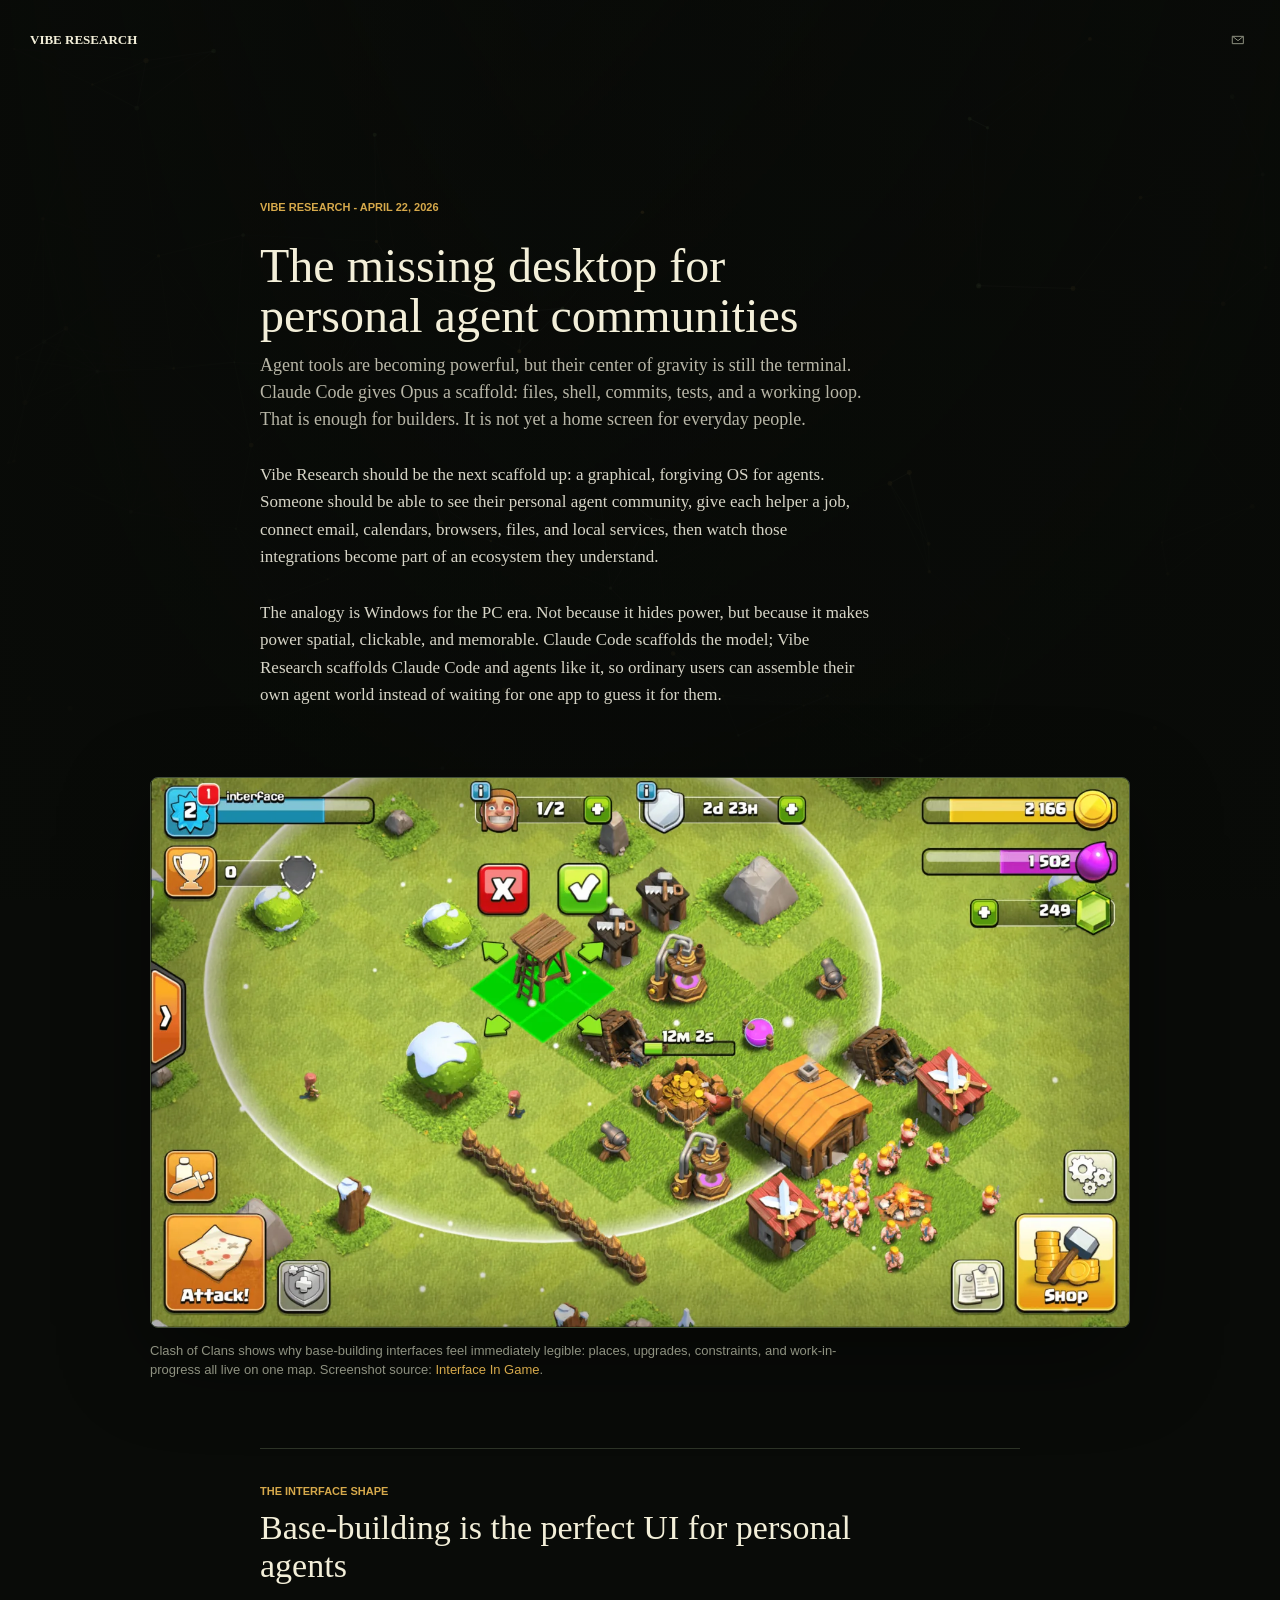
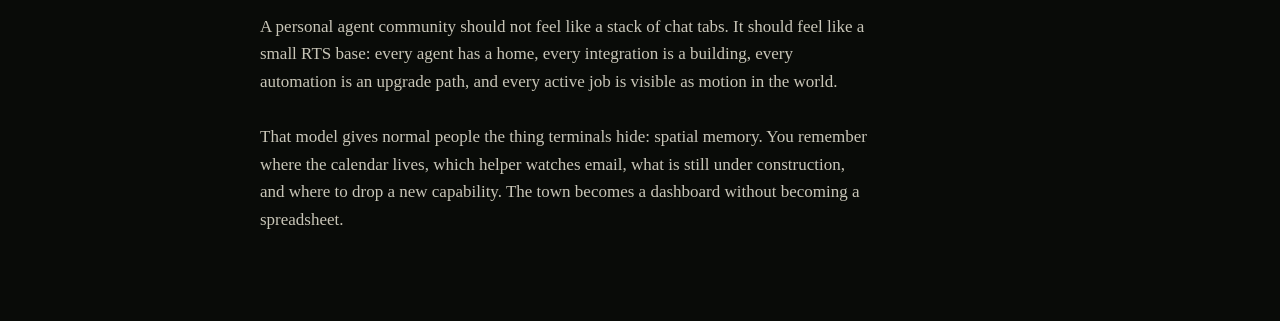
==== masterplan/index.html @ 565919d3 "Add masterplan page" ====
<!doctype html>
<html lang="en">
  <head>
    <meta charset="UTF-8" />
    <meta name="viewport" content="width=device-width, initial-scale=1.0" />
    <meta
      name="description"
      content="A short Vibe Research masterplan note on graphical, game-like interfaces for personal agent communities."
    />
    <title>Vibe Research Masterplan</title>
    <link rel="icon" href="data:," />
    <link rel="stylesheet" href="/masterplan/masterplan.css" />
  </head>
  <body>
    <canvas class="graph-bg" aria-hidden="true"></canvas>

    <header class="site-header" aria-label="Vibe Research">
      <a class="wordmark" href="https://vibe-research.net">Vibe Research</a>
      <a class="mail-link" href="mailto:hello@vibe-research.net" aria-label="Email Vibe Research">
        <svg viewBox="0 0 24 24" aria-hidden="true">
          <path d="M4 6.5h16v11H4z" />
          <path d="m4.5 7 7.5 6 7.5-6" />
        </svg>
      </a>
    </header>

    <main>
      <article class="post">
        <p class="meta">Vibe Research - April 22, 2026</p>
        <h1>The missing desktop for personal agent communities</h1>
        <p class="dek">
          Agent tools are becoming powerful, but their center of gravity is still the terminal.
          Claude Code gives Opus a scaffold: files, shell, commits, tests, and a working loop.
          That is enough for builders. It is not yet a home screen for everyday people.
        </p>
        <p>
          Vibe Research should be the next scaffold up: a graphical, forgiving OS for agents.
          Someone should be able to see their personal agent community, give each helper a job,
          connect email, calendars, browsers, files, and local services, then watch those
          integrations become part of an ecosystem they understand.
        </p>
        <p>
          The analogy is Windows for the PC era. Not because it hides power, but because it makes
          power spatial, clickable, and memorable. Claude Code scaffolds the model; Vibe Research
          scaffolds Claude Code and agents like it, so ordinary users can assemble their own agent
          world instead of waiting for one app to guess it for them.
        </p>

        <figure class="clash-figure">
          <img
            src="/masterplan/clash-of-clans-base-builder.webp"
            width="1600"
            height="900"
            alt="A Clash of Clans village in build mode, with structures arranged on a green base."
          />
          <figcaption>
            Clash of Clans shows why base-building interfaces feel immediately legible:
            places, upgrades, constraints, and work-in-progress all live on one map.
            Screenshot source:
            <a href="https://interfaceingame.com/games/clash-of-clans/">Interface In Game</a>.
          </figcaption>
        </figure>

        <section class="idea-section" aria-labelledby="rts-heading">
          <p class="section-kicker">The interface shape</p>
          <h2 id="rts-heading">Base-building is the perfect UI for personal agents</h2>
          <p>
            A personal agent community should not feel like a stack of chat tabs. It should feel
            like a small RTS base: every agent has a home, every integration is a building, every
            automation is an upgrade path, and every active job is visible as motion in the world.
          </p>
          <p>
            That model gives normal people the thing terminals hide: spatial memory. You remember
            where the calendar lives, which helper watches email, what is still under construction,
            and where to drop a new capability. The town becomes a dashboard without becoming a
            spreadsheet.
          </p>
        </section>
      </article>
    </main>
    <script src="/masterplan/masterplan.js" defer></script>
  </body>
</html>
---- masterplan/masterplan.css ----
:root {
  color-scheme: dark;
  --paper: #090b08;
  --paper-soft: #10150f;
  --ink: #d7d5c7;
  --ink-strong: #f3efd9;
  --muted: #8e9180;
  --line: #2d3427;
  --line-strong: #44503a;
  --gold: #d6a94b;
  --green: #82a868;
  --moss: #202d1d;
  --ember: #bb6947;
}

* {
  box-sizing: border-box;
}

::selection {
  background: rgba(214, 169, 75, 0.32);
  color: var(--ink-strong);
}

html,
body {
  margin: 0;
  min-height: 100%;
  background: var(--paper);
  color: var(--ink);
}

body {
  min-height: 100vh;
  background:
    linear-gradient(180deg, rgba(19, 31, 17, 0.72) 0%, rgba(9, 11, 8, 0) 360px),
    var(--paper);
  font-family: Georgia, "Times New Roman", serif;
  font-size: 17px;
  line-height: 1.62;
  -webkit-font-smoothing: antialiased;
}

.graph-bg {
  position: fixed;
  inset: 0;
  z-index: 0;
  width: 100vw;
  height: 100vh;
  pointer-events: none;
}

body::after {
  position: fixed;
  inset: 0;
  z-index: 0;
  content: "";
  pointer-events: none;
  background:
    linear-gradient(90deg, rgba(9, 11, 8, 0.9) 0%, rgba(9, 11, 8, 0.36) 42%, rgba(9, 11, 8, 0.86) 100%),
    linear-gradient(180deg, rgba(9, 11, 8, 0.18) 0%, rgba(9, 11, 8, 0.8) 86%);
}

a {
  color: inherit;
  text-decoration: none;
}

.site-header {
  position: fixed;
  top: 0;
  left: 0;
  right: 0;
  z-index: 2;
  display: flex;
  align-items: center;
  justify-content: space-between;
  padding: 28px 30px;
  font-family: "Times New Roman", Georgia, serif;
}

.wordmark {
  color: var(--ink-strong);
  font-size: 13px;
  font-weight: 700;
  text-transform: uppercase;
}

.mail-link {
  display: inline-grid;
  width: 24px;
  height: 24px;
  place-items: center;
  color: var(--muted);
}

.mail-link:hover {
  color: var(--gold);
}

.mail-link svg {
  width: 16px;
  height: 16px;
  fill: none;
  stroke: currentColor;
  stroke-linecap: round;
  stroke-linejoin: round;
  stroke-width: 1.5;
}

main {
  position: relative;
  z-index: 1;
  min-height: 100vh;
  padding: 1px 24px 88px;
}

.post {
  width: min(100%, 760px);
  margin: 22vh auto 0;
}

.meta,
.section-kicker {
  color: var(--gold);
  font-family: ui-sans-serif, -apple-system, BlinkMacSystemFont, "Segoe UI", sans-serif;
  font-size: 11px;
  font-weight: 800;
  text-transform: uppercase;
}

.meta {
  margin: 0 0 24px;
}

h1,
h2 {
  color: var(--ink-strong);
  font-weight: 500;
  letter-spacing: 0;
}

h1 {
  max-width: 620px;
  margin: 0 0 10px;
  font-size: 48px;
  line-height: 1.05;
}

h2 {
  max-width: 620px;
  margin: 8px 0 0;
  font-size: 34px;
  line-height: 1.12;
}

p {
  max-width: 610px;
  margin: 28px 0 0;
}

.dek {
  margin-top: 0;
  color: #b8b6a7;
  font-size: 18px;
  line-height: 1.5;
}

.clash-figure {
  width: min(980px, calc(100vw - 48px));
  margin: 68px 0 0 50%;
  transform: translateX(-50%);
}

.clash-figure img {
  display: block;
  width: 100%;
  height: auto;
  aspect-ratio: 16 / 9;
  border: 1px solid var(--line-strong);
  border-radius: 8px;
  background: var(--moss);
  box-shadow: 0 28px 90px rgba(0, 0, 0, 0.44);
}

.clash-figure figcaption {
  max-width: 720px;
  margin: 14px 0 0;
  color: var(--muted);
  font-family: ui-sans-serif, -apple-system, BlinkMacSystemFont, "Segoe UI", sans-serif;
  font-size: 13px;
  line-height: 1.45;
}

.clash-figure figcaption a {
  color: var(--gold);
}

.idea-section {
  margin-top: 68px;
  padding-top: 34px;
  border-top: 1px solid var(--line);
}

.section-kicker {
  margin: 0;
}

.idea-section p:not(.section-kicker) {
  color: #c8c5b7;
}

@media (max-width: 720px) {
  .site-header {
    padding: 22px 20px;
  }

  main {
    padding: 1px 20px 64px;
  }

  .post {
    margin-top: 18vh;
  }

  h1 {
    font-size: 36px;
    line-height: 1.08;
  }

  h2 {
    font-size: 28px;
  }

  .dek {
    font-size: 17px;
  }

  .clash-figure {
    width: calc(100vw - 28px);
    margin-top: 52px;
  }

  .idea-section {
    margin-top: 54px;
  }
}

@media (max-width: 390px) {
  .wordmark {
    font-size: 12px;
  }

  h1 {
    font-size: 32px;
  }
}
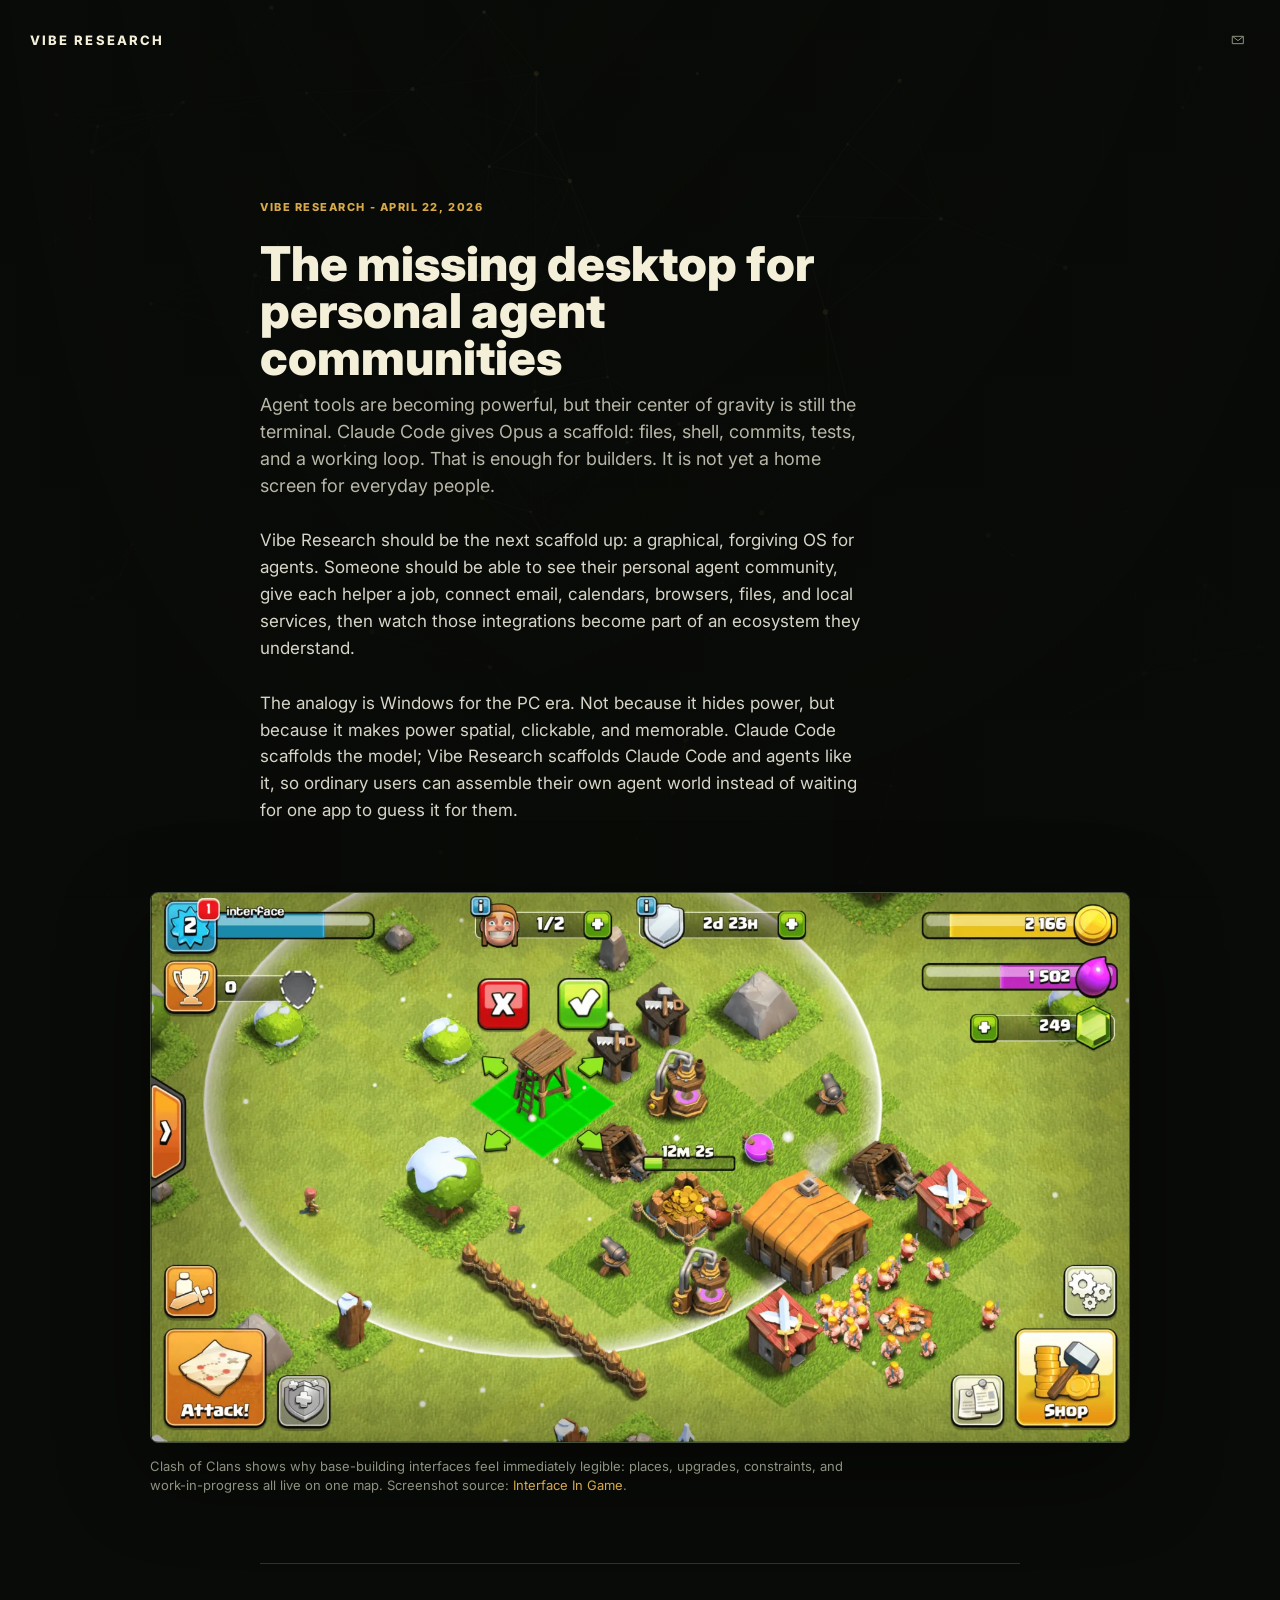
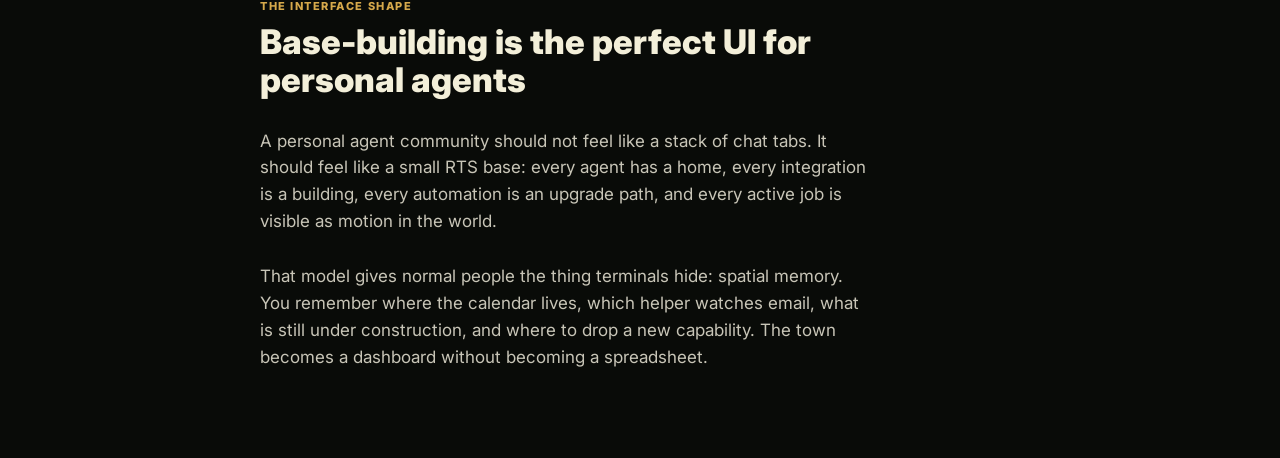
==== commit 4f363ace: "Load Inter font on site pages" ====
--- a/masterplan/index.html
+++ b/masterplan/index.html
@@ -9,7 +9,10 @@
     />
     <title>Vibe Research Masterplan</title>
     <link rel="icon" href="data:," />
-    <link rel="stylesheet" href="/masterplan/masterplan.css" />
+    <link rel="preconnect" href="https://fonts.googleapis.com" />
+    <link rel="preconnect" href="https://fonts.gstatic.com" crossorigin />
+    <link href="https://fonts.googleapis.com/css2?family=Inter:wght@400..900&display=swap" rel="stylesheet" />
+    <link rel="stylesheet" href="/masterplan/masterplan.css?v=20260422-font" />
   </head>
   <body>
     <canvas class="graph-bg" aria-hidden="true"></canvas>
--- a/masterplan/masterplan.css
+++ b/masterplan/masterplan.css
@@ -1,5 +1,8 @@
 :root {
   color-scheme: dark;
+  font-family:
+    Inter, ui-sans-serif, system-ui, -apple-system, BlinkMacSystemFont,
+    "Segoe UI", sans-serif;
   --paper: #090b08;
   --paper-soft: #10150f;
   --ink: #d7d5c7;
@@ -35,9 +38,10 @@
   background:
     linear-gradient(180deg, rgba(19, 31, 17, 0.72) 0%, rgba(9, 11, 8, 0) 360px),
     var(--paper);
-  font-family: Georgia, "Times New Roman", serif;
   font-size: 17px;
-  line-height: 1.62;
+  line-height: 1.58;
+  font-synthesis: none;
+  text-rendering: optimizeLegibility;
   -webkit-font-smoothing: antialiased;
 }
 
@@ -76,13 +80,13 @@
   align-items: center;
   justify-content: space-between;
   padding: 28px 30px;
-  font-family: "Times New Roman", Georgia, serif;
 }
 
 .wordmark {
   color: var(--ink-strong);
   font-size: 13px;
-  font-weight: 700;
+  font-weight: 780;
+  letter-spacing: 0.16em;
   text-transform: uppercase;
 }
 
@@ -123,9 +127,9 @@
 .meta,
 .section-kicker {
   color: var(--gold);
-  font-family: ui-sans-serif, -apple-system, BlinkMacSystemFont, "Segoe UI", sans-serif;
   font-size: 11px;
   font-weight: 800;
+  letter-spacing: 0.14em;
   text-transform: uppercase;
 }
 
@@ -136,7 +140,7 @@
 h1,
 h2 {
   color: var(--ink-strong);
-  font-weight: 500;
+  font-weight: 850;
   letter-spacing: 0;
 }
 
@@ -144,7 +148,7 @@
   max-width: 620px;
   margin: 0 0 10px;
   font-size: 48px;
-  line-height: 1.05;
+  line-height: 0.98;
 }
 
 h2 {
@@ -187,7 +191,6 @@
   max-width: 720px;
   margin: 14px 0 0;
   color: var(--muted);
-  font-family: ui-sans-serif, -apple-system, BlinkMacSystemFont, "Segoe UI", sans-serif;
   font-size: 13px;
   line-height: 1.45;
 }
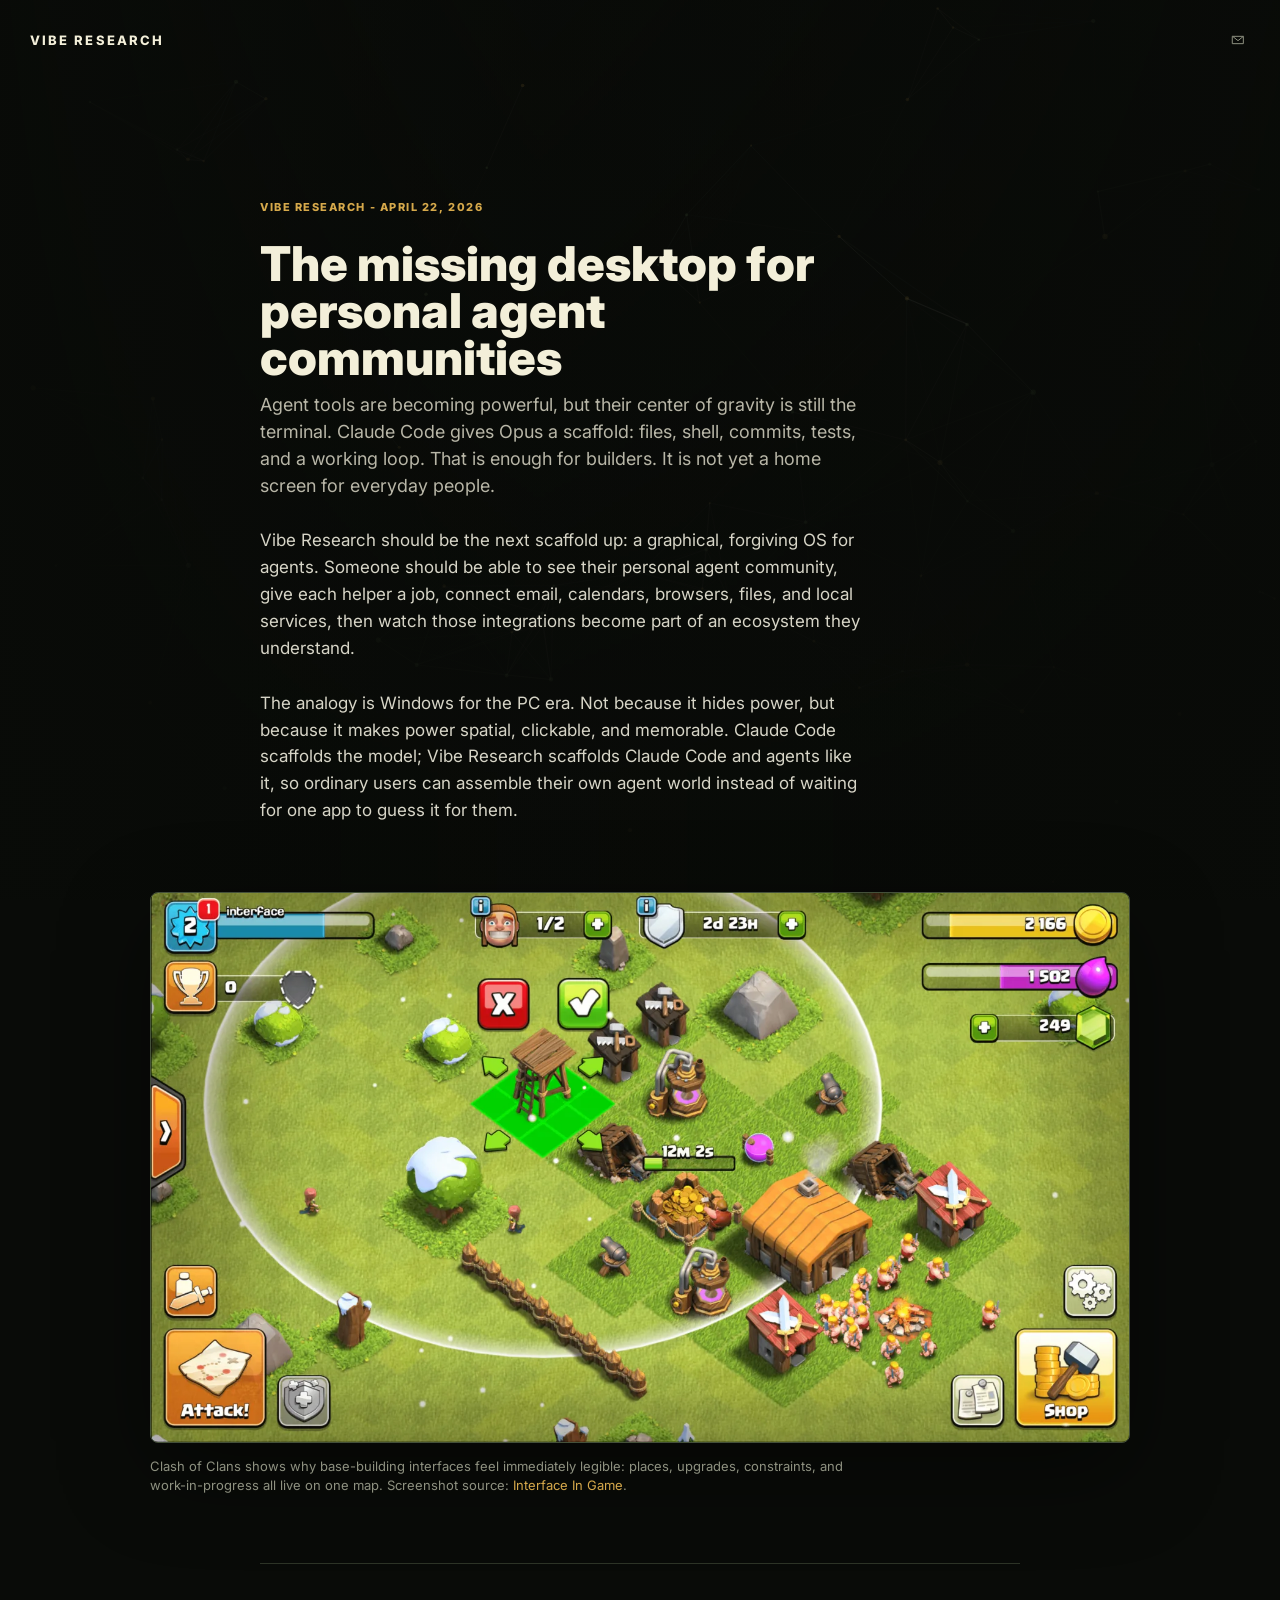
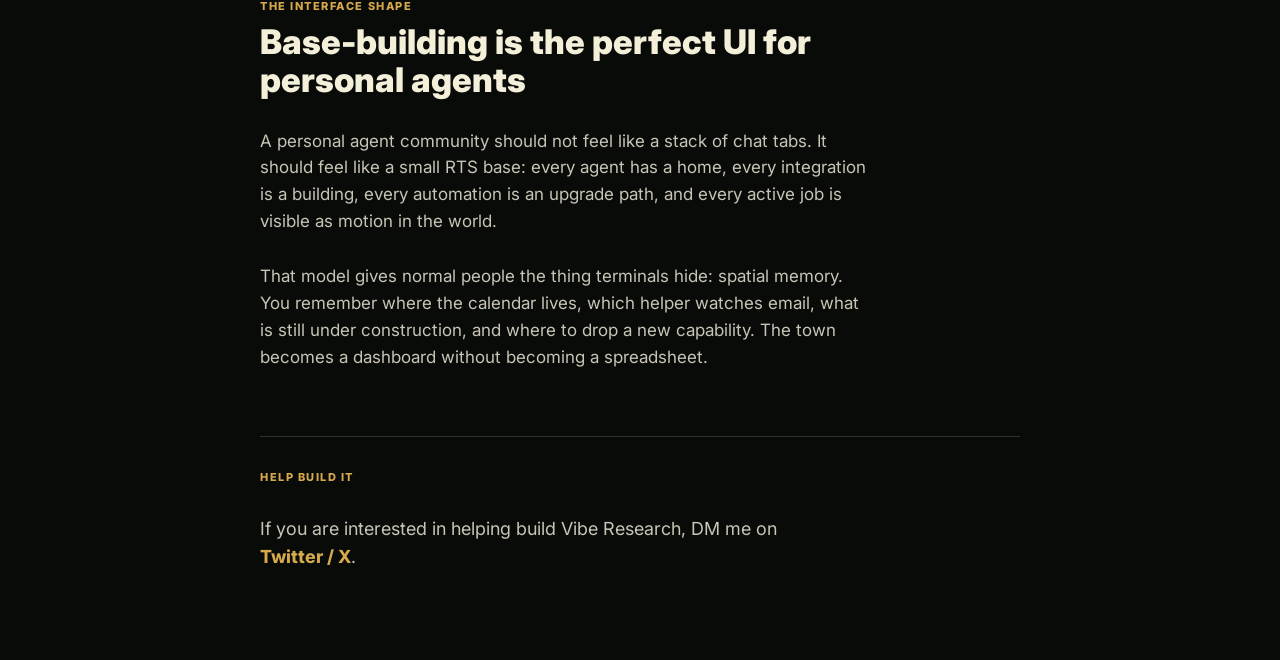
==== commit 2f9f88e0: "Add masterplan builder contact" ====
--- a/masterplan/index.html
+++ b/masterplan/index.html
@@ -79,6 +79,14 @@
             spreadsheet.
           </p>
         </section>
+
+        <footer class="build-footer" aria-label="Help build Vibe Research">
+          <p class="section-kicker">Help build it</p>
+          <p>
+            If you are interested in helping build Vibe Research, DM me on
+            <a href="https://x.com/clamepending" target="_blank" rel="noopener noreferrer">Twitter / X</a>.
+          </p>
+        </footer>
       </article>
     </main>
     <script src="/masterplan/masterplan.js" defer></script>
--- a/masterplan/masterplan.css
+++ b/masterplan/masterplan.css
@@ -213,6 +213,28 @@
   color: #c8c5b7;
 }
 
+.build-footer {
+  margin-top: 66px;
+  padding-top: 32px;
+  border-top: 1px solid var(--line);
+}
+
+.build-footer p:not(.section-kicker) {
+  max-width: 560px;
+  color: #c8c5b7;
+  font-size: 18px;
+}
+
+.build-footer a {
+  color: var(--gold);
+  font-weight: 760;
+}
+
+.build-footer a:hover,
+.build-footer a:focus-visible {
+  color: var(--ink-strong);
+}
+
 @media (max-width: 720px) {
   .site-header {
     padding: 22px 20px;
@@ -247,6 +269,10 @@
   .idea-section {
     margin-top: 54px;
   }
+
+  .build-footer {
+    margin-top: 54px;
+  }
 }
 
 @media (max-width: 390px) {
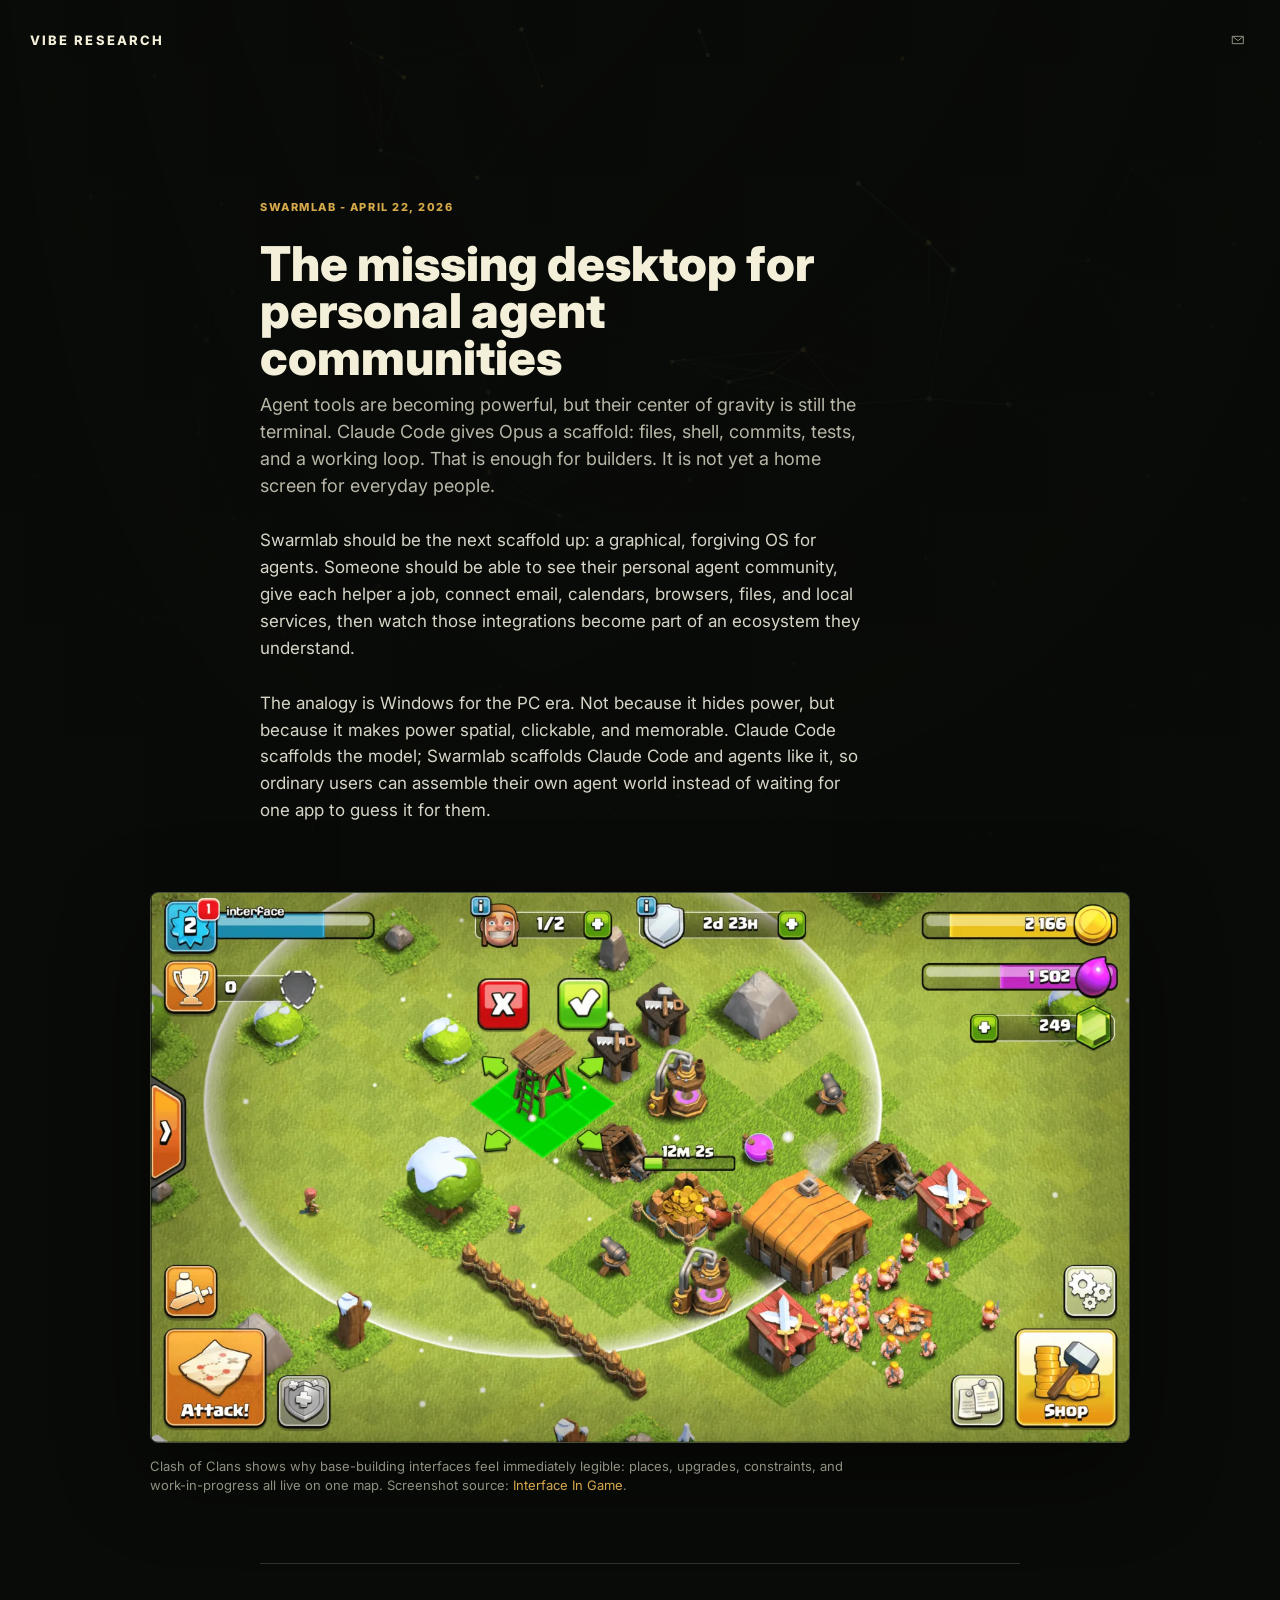
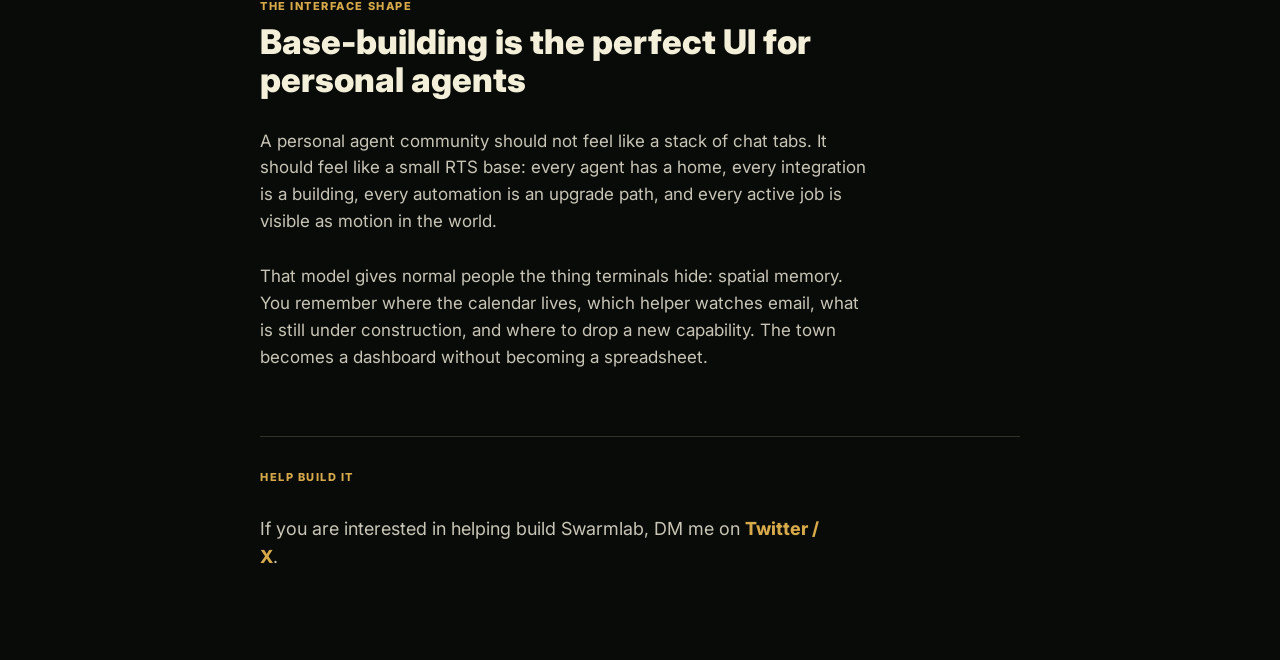
==== commit 5c48eb5b: "Rebrand site to Swarmlab and move to swarmlab.vibe-research.net This site is being rebranded from "V" ====
--- a/masterplan/index.html
+++ b/masterplan/index.html
@@ -5,10 +5,13 @@
     <meta name="viewport" content="width=device-width, initial-scale=1.0" />
     <meta
       name="description"
-      content="A short Vibe Research masterplan note on graphical, game-like interfaces for personal agent communities."
+      content="A short Swarmlab masterplan note on graphical, game-like interfaces for personal agent communities."
     />
-    <title>Vibe Research Masterplan</title>
-    <link rel="icon" href="data:," />
+    <title>Swarmlab Masterplan</title>
+    <link
+      rel="icon"
+      href="data:image/svg+xml,%3Csvg xmlns='http://www.w3.org/2000/svg' viewBox='0 0 64 64'%3E%3Crect width='64' height='64' rx='12' fill='%23f97316'/%3E%3C/svg%3E"
+    />
     <link rel="preconnect" href="https://fonts.googleapis.com" />
     <link rel="preconnect" href="https://fonts.gstatic.com" crossorigin />
     <link href="https://fonts.googleapis.com/css2?family=Inter:wght@400..900&display=swap" rel="stylesheet" />
@@ -29,7 +32,7 @@
 
     <main>
       <article class="post">
-        <p class="meta">Vibe Research - April 22, 2026</p>
+        <p class="meta">Swarmlab - April 22, 2026</p>
         <h1>The missing desktop for personal agent communities</h1>
         <p class="dek">
           Agent tools are becoming powerful, but their center of gravity is still the terminal.
@@ -37,14 +40,14 @@
           That is enough for builders. It is not yet a home screen for everyday people.
         </p>
         <p>
-          Vibe Research should be the next scaffold up: a graphical, forgiving OS for agents.
+          Swarmlab should be the next scaffold up: a graphical, forgiving OS for agents.
           Someone should be able to see their personal agent community, give each helper a job,
           connect email, calendars, browsers, files, and local services, then watch those
           integrations become part of an ecosystem they understand.
         </p>
         <p>
           The analogy is Windows for the PC era. Not because it hides power, but because it makes
-          power spatial, clickable, and memorable. Claude Code scaffolds the model; Vibe Research
+          power spatial, clickable, and memorable. Claude Code scaffolds the model; Swarmlab
           scaffolds Claude Code and agents like it, so ordinary users can assemble their own agent
           world instead of waiting for one app to guess it for them.
         </p>
@@ -80,10 +83,10 @@
           </p>
         </section>
 
-        <footer class="build-footer" aria-label="Help build Vibe Research">
+        <footer class="build-footer" aria-label="Help build Swarmlab">
           <p class="section-kicker">Help build it</p>
           <p>
-            If you are interested in helping build Vibe Research, DM me on
+            If you are interested in helping build Swarmlab, DM me on
             <a href="https://x.com/clamepending" target="_blank" rel="noopener noreferrer">Twitter / X</a>.
           </p>
         </footer>
